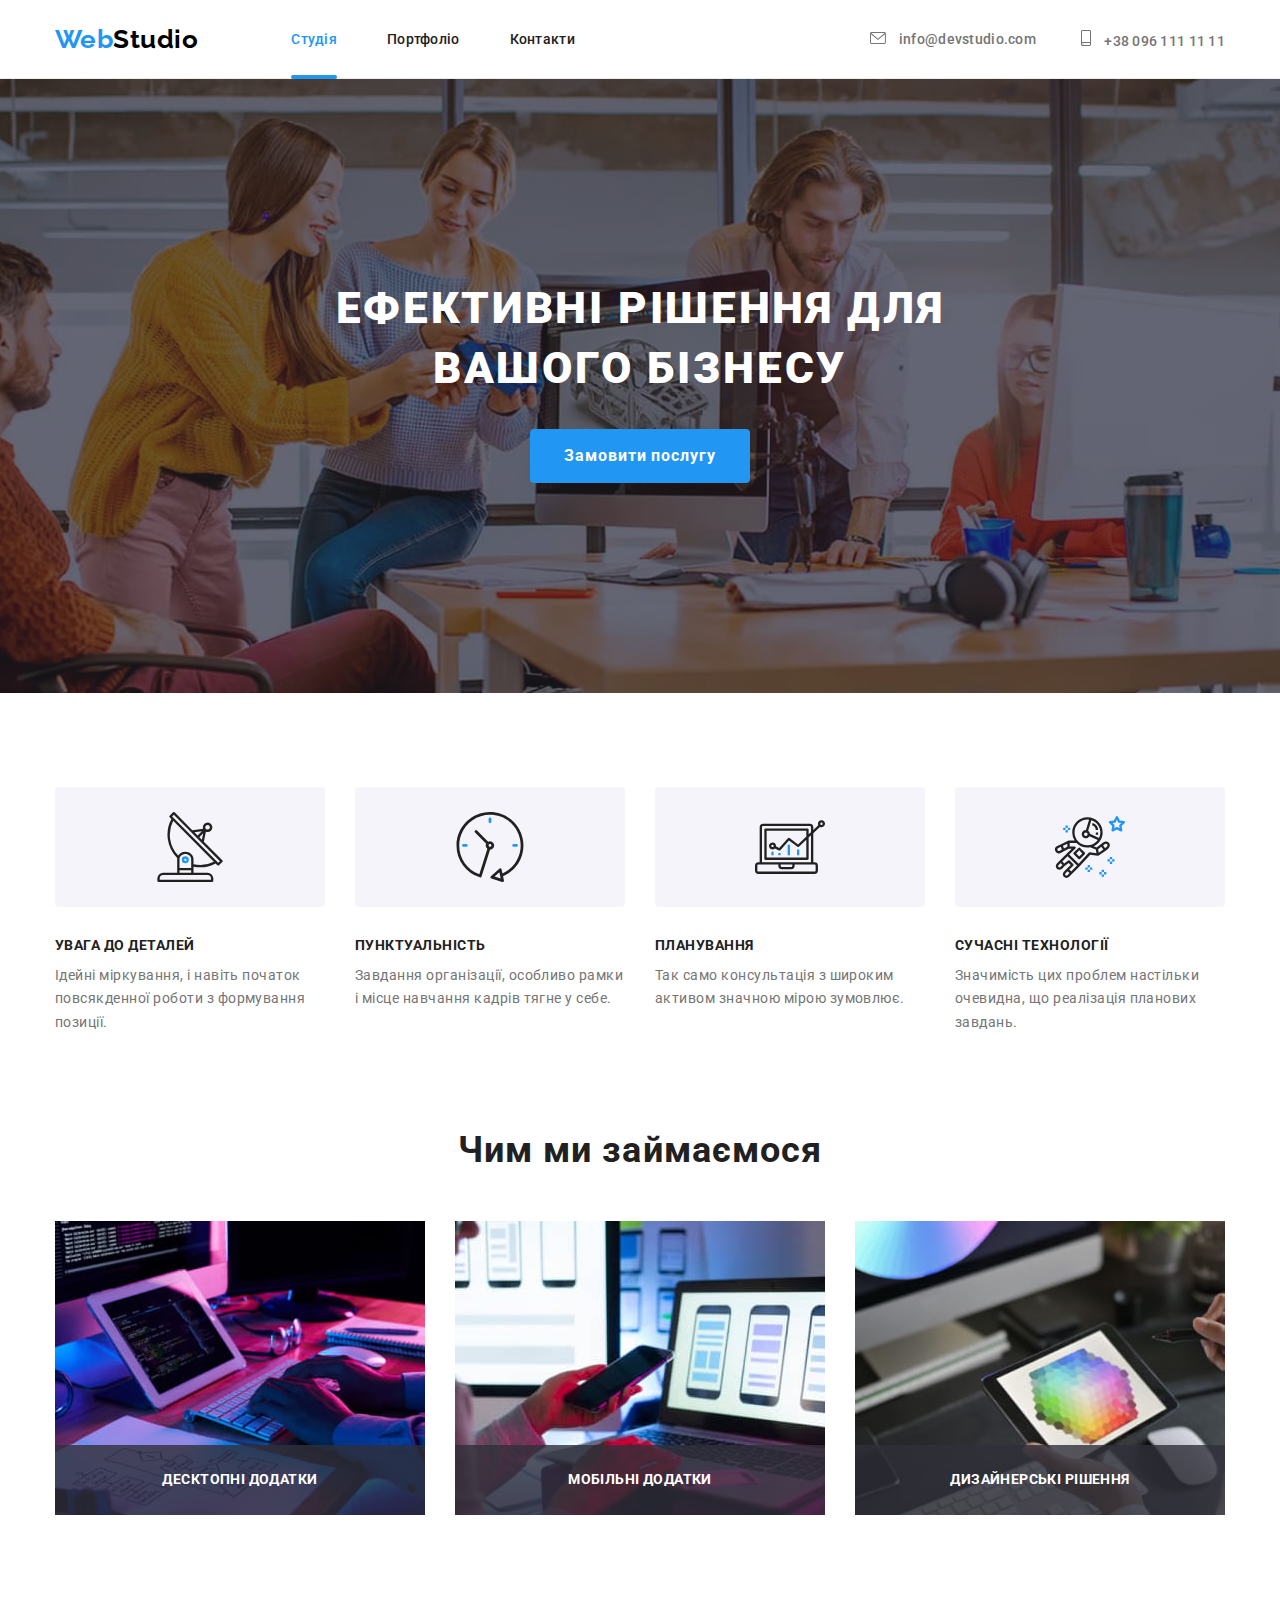
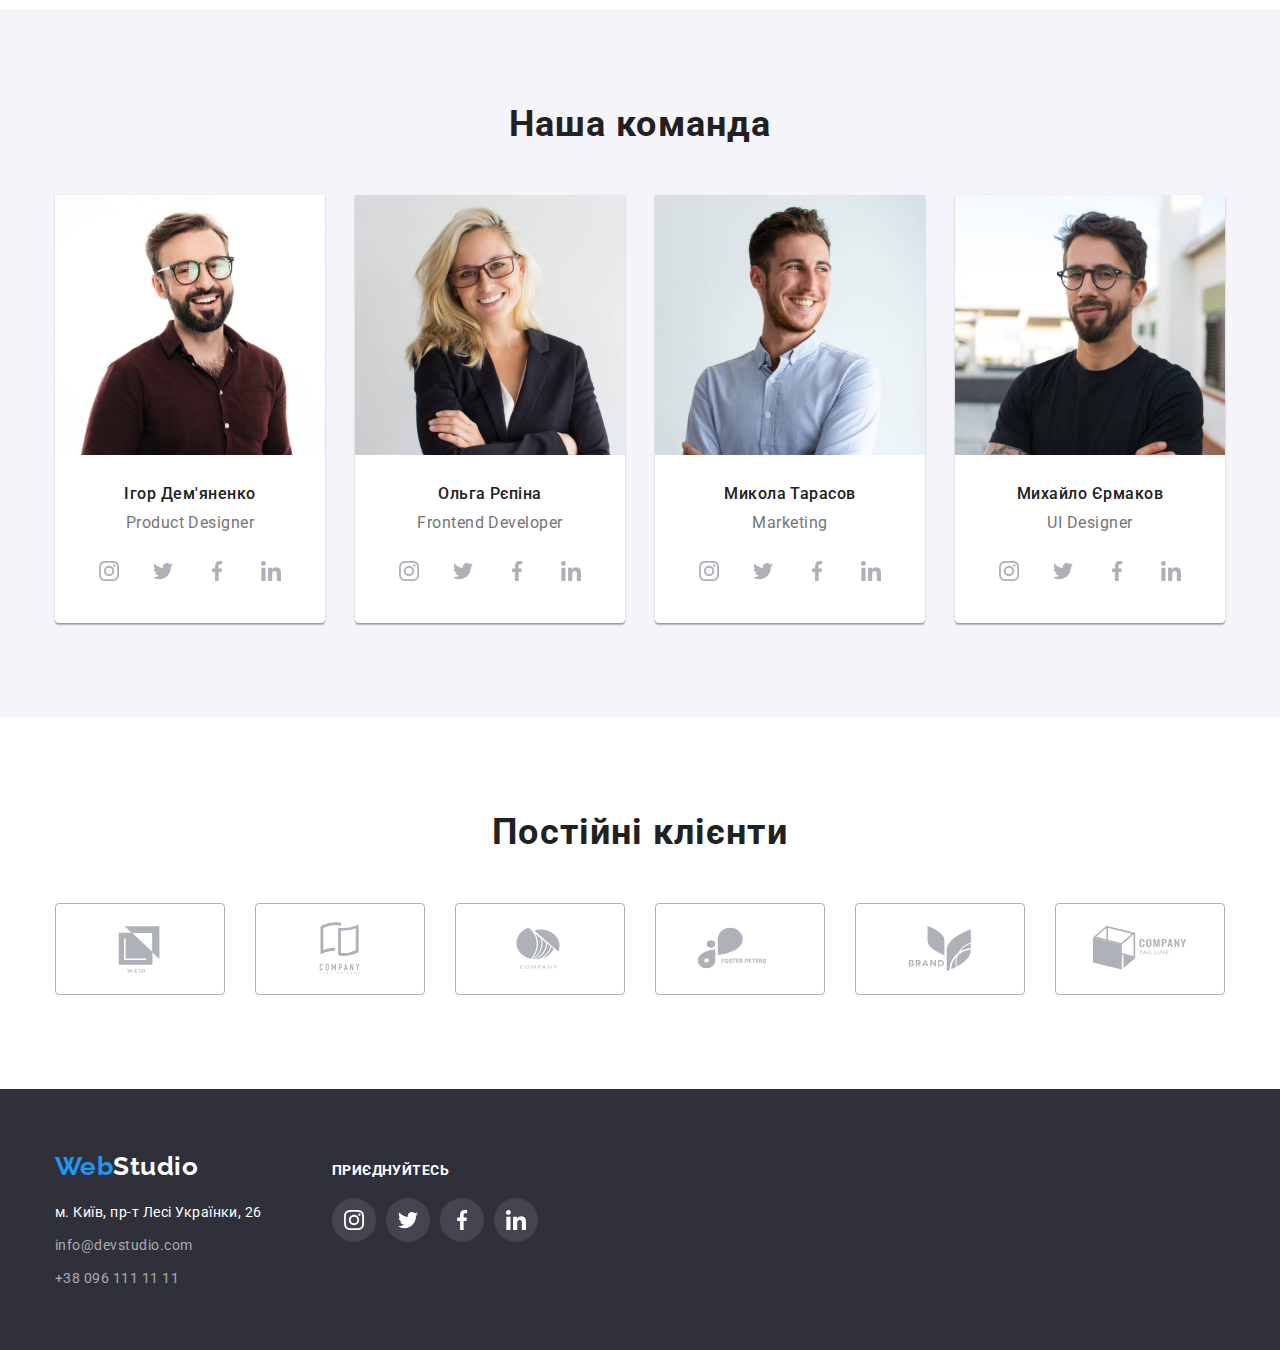
==== index.html @ 7a33e283 "start hw6" ====
<!DOCTYPE html>
<html lang="uk">
<head>
    <meta charset="UTF-8">
    <meta http-equiv="X-UA-Compatible" content="IE=edge">
    <meta name="viewport" content="width=device-width, initial-scale=1.0">
    <title>Студія</title>
    <link rel="stylesheet" href="https://cdnjs.cloudflare.com/ajax/libs/modern-normalize/1.1.0/modern-normalize.min.css">
    <link rel="preconnect" href="https://fonts.googleapis.com">
    <link rel="preconnect" href="https://fonts.gstatic.com" crossorigin>
    <link href="https://fonts.googleapis.com/css2?family=Raleway:wght@700&family=Roboto:wght@400;500;700;900&display=swap"
        rel="stylesheet">
    <link rel="stylesheet" href="./styles.css">
</head>
<body>
    <header class="section-header">
<div class="container">
            <nav class="nav-container">
                <a href="./index.html" class="logo"><span class="logo-1half">Web</span><span class="logo-2half">Studio</span></a>
                <ul class="nav-list">
                    <li>
                        <a href="./index.html" class="studio-link menu-link current">Студія</a>
                    </li>
                    <li>
                        <a href="./portfolio.html" class="portfolio-link menu-link">Портфоліо</a>
                    </li>
                    <li>
                        <a href="#" class="cotacts-link menu-link">Контакти</a>
                    </li>
                </ul>
            </nav>
            <ul class="header-contacts">
                <li class="header-contacts-item">
                    <a href="mailto:info@devstudio.com" class="header-mail">
                        <svg class="mail-icon" width="16px" height="12px">
                        <use href="./images/icons.svg#icon-envelope"></use>
                    </svg>
                    info@devstudio.com</a>
                </li>
                <li class="header-contacts-item">
                    <a href="tel:+380961111111" class="header-tel">
                        <svg class="tel-icon" width="10px" height="16px">
                            <use href="./images/icons.svg#icon-smartphone"></use>
                        </svg>
                        +38 096 111 11 11</a>
                </li>
            </ul>
</div>  
        </header>
    <main>
    <!-- Hero --> 
    <section class="hero">
        <div class="hero-content">
            <h1 class="hero-title">Ефективні рішення для вашого бізнесу</h1>
            <button type="button" class="hero-button" data-modal-open>Замовити послугу</button>
        </div>
    </section>
    <!--Переваги-->
        <section class="features">
<div class="container">
            <h2 class="features-title">Наші переваги</h2>
            <ul class="features-list">
                <li>
                  <div class="features-icon-box">
                    <svg class="features-icon" width="70px" height="70px">
                        <use href="./images/icons.svg#icon-antenna"></use>
                    </svg>
                    </div>
                    <h3 class="features-heading">Увага до деталей</h3>
                    <p class="features-text">Ідейні міркування, і навіть початок повсякденної роботи з формування позиції.</p>
                </li>
                <li>
                    <div class="features-icon-box">
                    <svg class="features-icon" width="70px" height="70px">
                        <use href="./images/icons.svg#icon-clock"></use>
                        </svg>
                        </div>
                    <h3 class="features-heading">Пунктуальність</h3>
                    <p class="features-text">Завдання організації, особливо рамки і місце навчання кадрів тягне у себе.</p>
                </li>
                <li>
                    <div class="features-icon-box">
                    <svg class="features-icon" width="70px" height="70px">
                        <use href="./images/icons.svg#icon-diagram"></use>
                    </svg>
                    </div>
                    <h3 class="features-heading">Планування</h3>
                    <p class="features-text">Так само консультація з широким активом значною мірою зумовлює.</p>
                </li>
                <li>
                    <div class="features-icon-box">
                    <svg class="features-icon" width="70px" height="70px">
                        <use href="./images/icons.svg#icon-astronaut"></use>
                    </svg>
                    </div>
                    <h3 class="features-heading">Сучасні технології</h3>
                    <p class="features-text">Значимість цих проблем настільки очевидна, що реалізація планових завдань.</p>
                </li>
            </ul>
</div>
        </section>
        <!--Що робимо-->
        <section class="working">
            <h2 class="working-title">Чим ми займаємося</h2>
            <ul class="working-list">
                <li class="working-item">
                    <a href="#"><img src="./images/hands-on-keyboard.jpg" alt="клавіатура, планшет, монітори на столі" width="370"
                                height="294" class="working-img">
                            </a><span class="working-text">Десктопні додатки</span>
                </li>
                <li class="working-item">
                    <a href="#"><img src="./images/smartphone.jpg" alt="телефон в руці, ноутбук, монітор на столі" width="370"
                                height="294" class="working-img">
                            </a><span class="working-text">Мобільні додатки</span>
                </li>
                <li class="working-item">
                    <a href="#"><img src="./images/tablet.jpg" alt="планшет та стилус в руці" width="370" height="294" class="working-img">
                    </a><span class="working-text">Дизайнерські рішення</span>
                </li>
            </ul>

        </section>
        <!--Команда-->
        <section class="command">
            <div class="container">
                <h2 class="command-title">Наша команда</h2>
                <ul class="command-list">
                    <li class="command-item">
                        <img src="./images/igor-demianenko.jpg" alt="Ігор Дем'яненко" width="270">
                        <div class="command-description">
                            <h3 class="command-list-name">Ігор Дем'яненко</h3>
                            <p class="command-prof" lang="en">Product Designer</p>
                              <ul class="social-links-list">
                                <li class="social-link-item">
                                    <a class="social-link" href="https://www.instagram.com/">
                                        <svg class="social-icon" width="20" height="20">
                                            <use href="./images/icons.svg#icon-instagram"></use>
                                        </svg>
                                    </a>
                                </li>
                                <li class="social-link-item">
                                    <a class="social-link" href="https://twitter.com/APUkraine">
                                        <svg class="social-icon" width="20" height="20">
                                            <use href="./images/icons.svg#icon-twitter"></use>
                                        </svg>
                                    </a>
                                </li>
                                <li class="social-link-item">
                                    <a class="social-link" href="https://www.facebook.com/pasha.savka.9">
                                        <svg class="social-icon" width="20" height="20">
                                            <use href="./images/icons.svg#icon-facebook"></use>
                                        </svg>
                                    </a>
                                </li>
                                <li class="social-link-item">
                                    <a class="social-link" href="https://www.linkedin.com/">
                                        <svg class="social-icon" width="20" height="20">
                                            <use href="./images/icons.svg#icon-linkedin"></use>
                                        </svg>
                                    </a>
                                </li>
                            </ul>
                        </div>
                    </li>
                    <li class="command-item">
                        <img src="./images/olga-repina.jpg" alt="Ольга Рєпіна" width="270">
                        <div class="command-description">
                            <h3 class="command-list-name">Ольга Рєпіна</h3>
                            <p class="command-prof" lang="en">Frontend Developer</p>
                            <ul class="social-links-list">
                                <li class="social-link-item">
                                    <a class="social-link" href="https://www.instagram.com/polyakovamusic/">
                                        <svg class="social-icon" width="20" height="20">
                                            <use href="./images/icons.svg#icon-instagram"></use>
                                        </svg>
                                    </a>
                                </li>
                                <li class="social-link-item">
                                    <a class="social-link" href="https://twitter.com/polyakovamusic">
                                        <svg class="social-icon" width="20" height="20">
                                            <use href="./images/icons.svg#icon-twitter"></use>
                                        </svg>
                                    </a>
                                </li>
                                <li class="social-link-item">
                                    <a class="social-link" href="https://www.facebook.com/polyakovamusic/">
                                        <svg class="social-icon" width="20" height="20">
                                            <use href="./images/icons.svg#icon-facebook"></use>
                                        </svg>
                                    </a>
                                </li>
                                <li class="social-link-item">
                                    <a class="social-link" href="https://ua.linkedin.com/in/valentina-donchenko">
                                        <svg class="social-icon" width="20" height="20">
                                            <use href="./images/icons.svg#icon-linkedin"></use>
                                        </svg>
                                    </a>
                                </li>
                            </ul>
                        </div>
                    </li>
                    <li class="command-item">
                        <img src="./images/mykola-tarasov.jpg" alt="Микола Тарасов" width="270">
                        <div class="command-description">
                            <h3 class="command-list-name">Микола Тарасов</h3>
                            <p class="command-prof" lang="en">Marketing</p>
                            <ul class="social-links-list">
                                <li class="social-link-item">
                                    <a class="social-link" href="https://www.instagram.com/valeriyzaluzhniy/">
                                        <svg class="social-icon" width="20" height="20">
                                            <use href="./images/icons.svg#icon-instagram"></use>
                                        </svg>
                                    </a>
                                </li>
                                <li class="social-link-item">
                                    <a class="social-link" href="https://twitter.com/APUkraine">
                                        <svg class="social-icon" width="20" height="20">
                                            <use href="./images/icons.svg#icon-twitter"></use>
                                        </svg>
                                    </a>
                                </li>
                                <li class="social-link-item">
                                    <a class="social-link" href="https://www.facebook.com/pasha.savka.9">
                                        <svg class="social-icon" width="20" height="20">
                                            <use href="./images/icons.svg#icon-facebook"></use>
                                        </svg>
                                    </a>
                                </li>
                                <li class="social-link-item">
                                    <a class="social-link" href="https://www.linkedin.com/">
                                        <svg class="social-icon" width="20" height="20">
                                            <use href="./images/icons.svg#icon-linkedin"></use>
                                        </svg>
                                    </a>
                                </li>
                            </ul>
                        </div>
                    </li>
                    <li class="command-item">
                        <img src="./images/mykhailo-iermakov.jpg" alt="Михайло Єрмаков" width="270">
                        <div class="command-description">
                            <h3 class="command-list-name">Михайло Єрмаков</h3>
                            <p class="command-prof" lang="en">UI Designer</p>
                            <ul class="social-links-list">
                                <li class="social-link-item">
                                    <a class="social-link" href="https://www.instagram.com/siriy_ua/">
                                        <svg class="social-icon" width="20" height="20">
                                            <use href="./images/icons.svg#icon-instagram"></use>
                                        </svg>
                                    </a>
                                </li>
                                <li class="social-link-item">
                                    <a class="social-link" href="https://twitter.com/APUkraine">
                                        <svg class="social-icon" width="20" height="20">
                                            <use href="./images/icons.svg#icon-twitter"></use>
                                        </svg>
                                    </a>
                                </li>
                                <li class="social-link-item">
                                    <a class="social-link" href="https://www.facebook.com/pasha.savka.9">
                                        <svg class="social-icon"  width="20" height="20">
                                            <use href="./images/icons.svg#icon-facebook"></use>
                                        </svg>
                                    </a>
                                </li>
                                <li class="social-link-item">
                                    <a class="social-link" href="https://www.linkedin.com/">
                                        <svg class="social-icon" width="20" height="20">
                                            <use href="./images/icons.svg#icon-linkedin"></use>
                                        </svg>
                                    </a>
                                </li>
                            </ul>
                        </div>
                    </li>
                </ul>
            </div>
        </section>
        <!--Клієнти-->
        <section class="clients">
            <div class="container">
            <h1 class="clients-title">
                Постійні клієнти
            </h1>
            <ul class="clients-list">
                <li class="clients-list-item">
                    <a class="clients-link" href="">
                    <svg class="clients-list-logo" width="106" height="60">
                        <use href="./images/icons.svg#icon-logo1"></use>
                    </svg>
                    </a>
                </li>
                <li class="clients-list-item">
                    <a class="clients-link" href="">
                    <svg class="clients-list-logo" width="106" height="60">
                        <use href="./images/icons.svg#icon-logo2"></use>
                    </svg>
                    </a>
                </li>
                <li class="clients-list-item">
                    <a class="clients-link" href="">
                    <svg class="clients-list-logo" width="106" height="60">
                        <use href="./images/icons.svg#icon-logo3"></use>
                    </svg>
                    </a>
                </li>
                <li class="clients-list-item">
                    <a class="clients-link" href="">
                    <svg class="clients-list-logo" width="106" height="60">
                        <use href="./images/icons.svg#icon-logo4"></use>
                    </svg>
                    </a>
                </li>
                <li class="clients-list-item">
                    <a class="clients-link" href="">
                    <svg class="clients-list-logo" width="106" height="60">
                        <use href="./images/icons.svg#icon-logo5"></use>
                    </svg>
                    </a>
                </li>
                <li class="clients-list-item">
                    <a class="clients-link" href="">
                    <svg class="clients-list-logo" width="106" height="60">
                        <use href="./images/icons.svg#icon-logo6"></use>
                    </svg>
                    </a>
                </li>
            </ul>
            </div>
        </section>
    </main>
    <footer class="section-footer">
        <div class="container">
            <div class="footer-content">
                <a href="./index.html" class="logo"><span class="logo-1half">Web</span><span
                        class="logo-2half-2">Studio</span></a>
                <address>
                    <ul class="footer-contacts">
                        <li>
                            <a href="https://goo.gl/maps/hSNY3nVLKRhSjsEh8" class="address-title">м. Київ, пр-т Лесі
                                Українки, 26</a>
                        </li>
                        <li>
                            <a href="mailto:info@devstudio.com" class="mail">info@devstudio.com</a>
                        </li>
                        <li>
                            <a href="tel:+380961111111" class="tel">+38 096 111 11 11</a>
                        </li>
                    </ul>
                </address>
            </div>
            <div class="join-social">
                <span class="join">Приєднуйтесь</span>
                <ul class="social-links-list">
                    <li class="social-link-item">
                        <a class="social-link" href="https://www.instagram.com/siriy_ua/">
                            <svg class="social-icon" width="20" height="20">
                                <use href="./images/icons.svg#icon-instagram"></use>
                            </svg>
                        </a>
                    </li>
                    <li class="social-link-item">
                        <a class="social-link" href="https://twitter.com/APUkraine">
                            <svg class="social-icon" width="20" height="20">
                                <use href="./images/icons.svg#icon-twitter"></use>
                            </svg>
                        </a>
                    </li>
                    <li class="social-link-item">
                        <a class="social-link" href="https://www.facebook.com/pasha.savka.9">
                            <svg class="social-icon" width="20" height="20">
                                <use href="./images/icons.svg#icon-facebook"></use>
                            </svg>
                        </a>
                    </li>
                    <li class="social-link-item">
                        <a class="social-link" href="https://www.linkedin.com/">
                            <svg class="social-icon" width="20" height="20">
                                <use href="./images/icons.svg#icon-linkedin"></use>
                            </svg>
                        </a>
                    </li>
                </ul>
            </div>
        </div>
    </footer>
    <div class="backdrop is-hidden" data-modal>
        <div class="modal">
            <a href="#" data-modal-close>
            <svg class="icon-close" width="20" height="20">
                <use href="./images/icons.svg#icon-close-18"></use>
            </svg>
            </a>
        </div>
    </div>
<script src="./js/modal.js"></script>
</body>
</html>
---- styles.css ----
:root {
    --main-color: #fff;
    --accent-color: #2196f3;
    --accent-color-opacity: rgba(33, 150, 243, 0.9);
    --paragraf-color: #757575;
    --headline-color: #212121;
    --footer-contacts-color: rgba(255, 255, 255, 0.6);
    --section-command-color: #f5f4fa;
    --footer-color: #2f303a;
    --logo2half-color: #000000;
    --portfolio-border-color: #eeeeee;
    --header-border-color: #ececec;
    --icons-color: #afb1b8;
    --icons-footer-around-color: rgba(255, 255, 255, 0.1);
    --cubic: cubic-bezier(0.4, 0, 0.2, 1);
    --trans-duration: 250ms;
    --backdrop-color: rgba(0, 0, 0, 0.5);
}

body {
    color: var(--headline-color);
    background-color: var(--main-color);
    font-family: 'Roboto', sans-serif;
    letter-spacing: 0.03em;
    margin: auto;
}

.logo {
    text-decoration: none;
    font-family: 'Raleway', sans-serif;
    font-weight: 700;
    font-size: 26px;
    line-height: 1.17;
    }

.logo-1half {
    color: var(--accent-color);
}

.logo-2half {
    color: var(--logo2half-color);
}
.logo-2half-2,
.address-title {
    color: var(--main-color);
}
.nav-list,
.header-contacts,
.footer-contacts,
.features-list,
.working-list,
.command-list,
.button-list,
.project-list {
    list-style-type: none;
}

.nav-list,
.header-contacts {
    font-weight: 500;
    font-size: 14px;
    line-height: 1.17;
    letter-spacing: 0.02em;
}
.header-tel:hover,
.header-mail:hover,
.header-mail:hover .mail-icon,
.header-tel:hover .tel-icon,
.mail:hover,
.tel:hover,
.studio-link:hover,
.portfolio-link:hover,
.cotacts-link:hover,
.address-title:hover {
    color: var(--accent-color);
    fill: var(--accent-color);
}
.header-tel:focus,
.header-mail:focus,
.header-mail:focus .mail-icon,
.header-tel:focus .tel-icon,
.mail:focus,
.tel:focus,
.studio-link:focus,
.portfolio-link:focus,
.cotacts-link:focus,
.address-title:focus {
    color: var(--accent-color);
    fill: var(--accent-color);
}

.studio-link,
.portfolio-link,
.cotacts-link {
    color: inherit;
}

.header-tel,
.header-mail {
    color: var(--paragraf-color);
}

.tel,
.mail {
    color: var(--footer-contacts-color);
}
.header-tel,
.header-mail,
.tel,
.mail,
.address-title,
.studio-link,
.portfolio-link,
.cotacts-link {
    text-decoration: none;
}

.hero {
    background-color: var(--footer-color);
}

.hero-title {
    color: var(--main-color);
    font-weight: 900;
    font-size: 44px;
    line-height: 1.36;
    text-align: center;
    letter-spacing: 0.06em;
    text-transform: uppercase;
}

.hero-button {
    color: var(--main-color);
    background: var(--accent-color);
    cursor: pointer;
    font-weight: 700;
    font-size: 16px;
    line-height: 1.88;
    font-family: inherit;
    letter-spacing: 0.06em;
    border-color: transparent;

}

.hero-button:hover,
.hero-button:focus {
    color: var(--main-color);
    background: var(--accent-color);
}

.features-title {
    display: none;
}

.features-heading {
    text-transform: uppercase;
    font-size: 14px;
    line-height: 1.17;
}

.features-text {
    font-size: 14px;
    line-height: 1.7;
    color: var(--paragraf-color);
}

.working-title,
.command-title {
    font-size: 36px;
    line-height: 1.17;
    text-align: center;
    letter-spacing: 0.03em;
}

.command {
    background-color: var(--section-command-color);
}

.command-list-name {
    font-weight: 500;
    font-size: 16px;
    line-height: 1.17;
}

.command-prof {
    font-size: 16px;
    line-height: 1.17;
    color: var(--paragraf-color);
}

.footer-contacts {
    font-size: 14px;
    line-height: 1.7;
    font-style: normal;
}

.button-list-item {
    color: var(--headline-color);
    background: var(--section-command-color);
    cursor: pointer;
    font-weight: 500;
    font-size: 16px;
    line-height: 1.63;
    font-family: inherit;
}

.button-list-item:hover,
.button-list-item:focus {
    color: var(--main-color);
    background: var(--accent-color);
}

.projects-headline {
    display: none;
}

.project-list-title {
    font-weight: 700;
    font-size: 18px;
    line-height: 2;
    letter-spacing: 0.06em; 
}

.project-list-group {
    font-size: 16px;
    line-height: 1.88;
    color: var(--paragraf-color);
}
/* Домашшнє завдання 3*/

.container {
    display: flex;
    padding: 0 15px;
    width: 1200px;
    margin-left: auto;
    margin-right: auto;
    align-content: center;
}
/*Header*/
.section-header {
    border-bottom: 1px solid var(--header-border-color);
    padding-top: 24px;
    padding-bottom: 24px;
}
.nav-container {
    display: flex;
    align-items: center;
}

.header-contacts {
    display: flex;
    margin: 0 0 0 auto;
    padding-left: 0;
    gap: 45px;
    align-items: center;
}
.nav-list {
    display: flex;
    margin: 0 0 0 93px;
    padding-left: 0;
    gap: 50px;
}
.logo {
    display: block;
    padding-bottom: 0;
    align-content: center;
    padding: 0;
    
}
.tel {
    white-space: nowrap;
}

   /* Hero */
.hero {
    align-content: center;
    padding-top: 200px;
    padding-bottom: 210px;
    margin: 0 auto;
    }
.hero-title {
    width: 700px;
    margin: 0 auto 30px auto;
}
.hero-button {
    display: block;
    margin-left: auto;
    margin-right: auto;
    padding: 10px 32px;
    border-radius: 4px;
}
   /* Features*/
    .features {
        padding-top: 94px;
    }
    .features-list {
        display: flex;
        margin: 0;
        padding-left: 0;
        gap: 30px;
    }
    .features-list li {
        width: calc((100%-30px*3)/4)
    }
    .features-heading {
        margin: 0 0 10px 0;
    }
    .features-text {
        margin: 0;
    }

    /*Working*/
    .working-title {
        margin: 0 0 50px 0;
    }
    
    .working {
        padding: 94px 15px;
        margin-left: auto;
        margin-right: auto;
        align-content: center;
    }
    
    .working-list {
        display: flex;
        box-sizing: border-box;
        justify-content: center;
        padding: 0;
        margin: 0;
        gap: 30px;
    }

    /*Command*/
    .command .container {
        flex-direction: column;
    }
    .command-list {
        padding: 0;
        margin: 0;
        display: flex;
        gap: 30px;
        justify-content: center;
    }
    .command-title {
        margin: 0 0 50px 0;
    }
    .command-item {
        text-align: center;
        background-color: var(--main-color);
    }
    .command {
        padding: 94px 0;
    }
    .command-item img {
        display: block;
    }
    .command-list-name {
        margin: 0 0 10px 0;
    }   
    .command-prof {
        margin: 0;
    }
    .command-description {
        padding: 30px 0; 
    }
    
    /*footer*/
        .section-footer {
        background-color: var(--footer-color);
        margin: auto;
        padding: 60px 0;
     }
    .footer-contacts {
        padding: 0;
        margin: 0;
    }
       .footer-contacts li:not(:last-child) {
        margin-bottom: 9px;
    }
    .section-footer .logo {
        margin-bottom: 20px;
    }
        
    /*Portfolio*/
    .projects {
        padding-top: 94px;
        padding-bottom: 94px;
    }
    .button-list {
        display: flex;
        margin: 0 auto 50px auto;
        gap: 8px;
        padding-left: 0;
    }
    .button-list-item {
        padding: 6px 22px;
        border-radius: 4px;
        border-color: transparent;
    }   
    .button-list-item:first-of-type {
        padding: 6px 25px;
    }
    
    .project-list {
        display: flex;
        flex-wrap: wrap;
        padding: 0;
        margin: 0;
        gap: 30px;
    }   
    .project-list-img {
        display: block;
    }
    .project-list-title {
        margin: 0;
        margin-bottom: 4px;
    }
    .project-list-group {
        margin: 0;
    }
    .project-description {
        padding: 20px 24px;
        border: 1px solid var(--portfolio-border-color);
    }

    /* Домашнє завдання 4*/
.hero {
    background-image: linear-gradient(to right, rgba(47, 48, 58, 0.4), rgba(47, 48, 58, 0.4)), url(./images/hero-img.jpg);
    background-position: center;
    background-repeat: no-repeat;
    background-size: cover;
}
.header-contacts-item {
    align-items: center;
    display: flex;
}
.mail-icon {
    fill: var(--paragraf-color);
    margin-right: 10px;
}
.tel-icon {
    margin-right: 10px;
    fill: var(--paragraf-color);
}
.features-icon-box {
    width: 270px;
    height: 120px;
    display: flex;
    justify-content: center;
    align-items: center;    
    margin-bottom: 30px;
    border-radius: 4px;
    background-color: var(--section-command-color);
}
.mail, .tel {
    display: flex;
    align-items: center;
}

    .social-links-list {
    display: flex;
    list-style-type: none;
    padding-left: 0;
    gap: 10px;
    justify-content: center;
    margin-top: 0;
    margin-bottom: 0;
}
.social-link {
    display: flex;
    width: 100%;
    height: 100%;
    border-radius: 50%;
    align-items: center;
    justify-content: center;
    color: var(--icons-color);
}
.social-icon {
    fill: currentColor;
}

.social-link-item {
    width: 44px;
    height: 44px;
}
.command-prof {
    margin-bottom: 16px;
}
.command-item {
    box-shadow: 0px 1px 3px rgba(0, 0, 0, 0.12), 0px 1px 1px rgba(0, 0, 0, 0.14), 0px 2px 1px rgba(0, 0, 0, 0.2);
    border-radius: 0px 0px 4px 4px;
}

.social-link:hover, 
.social-link:focus {
    color: var(--main-color);
    background-color: var(--accent-color);
}
.clients {
    padding-top: 94px;
    padding-bottom: 94px;
}
.clients .container {
    flex-direction: column;
}
.clients-title {
    margin: 0 0 50px 0;
    font-size: 36px;
    line-height: 1.17;
    text-align: center;
    letter-spacing: 0.03em;
}
.clients-list {
    display: flex;
    list-style-type: none;
    padding-left: 0;
    gap: 30px;
    margin: 0;
}
.clients-list-item {
    width: 170px;
    height: 92px;
}
.clients-list-logo {
    fill: var(--icons-color);
}
.clients-link {
    display: flex;
    width: 100%;
    height: 100%;
    justify-content: center;
    align-items: center;
    border: 1px solid var(--icons-color);
    border-radius: 4px;
}
.clients-link:hover,
.clients-link:focus {
    border: 1px solid var(--accent-color);
    border-radius: 4px;
}
.clients-link:hover .clients-list-logo,
.clients-link:focus .clients-list-logo {
    fill: var(--accent-color);
}
.section-footer {
    display: flex;
}
.join {
    display: inline-block;
    font-style: normal;
    font-weight: 700;
    font-size: 14px;
    line-height: 1.17;
    letter-spacing: 0.03em;
    text-transform: uppercase;
    color: var(--main-color);
    margin-bottom: 20px;
}
.section-footer .social-link,
.section-footer .social-link {
    color: var(--main-color);
    background-color: var(--icons-footer-around-color);
}
.section-footer .social-link:hover,
.section-footer .social-link:focus {
    background-color: var(--accent-color);
}
.section-footer .container {
    align-items: baseline;
}
.join-social {
    padding-top: 12px;
    margin-left: 70px;
    }
.project-list-item:hover,
.project-list-item:focus {
    box-shadow: 0px 1px 1px rgba(0, 0, 0, 0.12), 0px 4px 4px rgba(0, 0, 0, 0.06), 1px 4px 6px rgba(0, 0, 0, 0.16);
}

.project-list-link {
    text-decoration: none;
    color: inherit;
}
/* Домашнє завдання 5*/

.social-link,
.studio-link,
.portfolio-link,
.cotacts-link,
.mail,
.header-tel,
.header-mail,
.mail-icon,
.tel-icon,
.tel,
.address-title,
.clients-list-logo,
.clients-link,
.button-list-item,
.project-list-item,
.menu-link::after
 {
    transition-property: color, background-color, fill, box-shadow, border-color, opacity, visibility, transform;
    transition-duration: var(--trans-duration);
    transition-timing-function: var(--cubic);
    }
    .working-item {
        position: relative;
    }
    .working-img {       
        display: block;
    }
    .working-text {
        position: absolute;
        display: flex;
        left: 0;
        bottom: 0;
        background-color: rgba(47, 48, 58, 0.8);
        width: 100%;
        height: 70px;
        align-items: center;
        justify-content: center;
        text-transform: uppercase;
        font-style: normal;
        font-weight: 700;
        font-size: 14px;
        line-height: 1.14;
        letter-spacing: 0.03em;
        color: #FFFFFF;
      }
.menu-link {
    position: relative;
    display: block;
}
.menu-link::after {
    content: "";
    position: absolute;
    display: block;
    width: 100%;
    height: 4px;
    left: 0;
    bottom: -32px;
    border-radius: 2px;
    background-color: var(--accent-color);
    opacity: 0;
}
.menu-link.current::after {
    content: "";
    opacity: 1;
}
.menu-link.current {
    color: var(--accent-color);
}
.menu-link:hover::after,
.menu-link:focus::after {
opacity: 1;
}
.overlay-block {
    position: relative;
    overflow: hidden;
}
.overlay-text {
    position: absolute;
    display: flex;
    bottom: 0;
    width: 100%;
    height: 100%;
    padding: 24px;
    align-items: center;
    background-color: var(--accent-color-opacity);
    font-size: 18px;
    line-height: 1.56;
    color: var(--main-color);
    margin: 0;
    transform: translateY(100%);
    transition-property: transform;
    transition-duration: var(--trans-duration);
    transition-timing-function: var(--cubic);
}
.project-list-link:hover .overlay-text,
.project-list-link:focus .overlay-text {
    transform: translateY(0);
}
.backdrop {
    position: fixed;
    top: 0;
    left: 0;
    width: 100%;
    height: 100%;
    background-color: var(--backdrop-color);
    transition-property: opacity, visibility, transform;
    transition-duration: var(--trans-duration);
    transition-timing-function: var(--cubic);
}
.backdrop.is-hidden {
    opacity: 0;
    visibility: hidden;
    pointer-events: none;
 
}

.backdrop.is-hidden .modal {
    opacity: 0;
    visibility: hidden;
    pointer-events: none;
    transition-property: opacity, visibility, transform;
    transition-duration: var(--trans-duration);
    transition-timing-function: var(--cubic);
    transform: translate(-50%, -50%) scale(0.1);
}
.backdrop .modal {
    transition-property: opacity, visibility, transform;
    transition-duration: var(--trans-duration);
    transition-timing-function: var(--cubic);
    transform: translate(-50%, -50%) scale(1);
}
.modal {
    position: absolute;
    display: flex;
    top: 50%;
    left: 50%;
    transform: translate(-50%, -50%) scale(1);
    min-width: 528px;
    min-height: 581px;
    padding: 8px;
    background-color: var(--main-color);
    border-radius: 4px;
    box-shadow: 0px 1px 3px rgba(0, 0, 0, 0.12), 0px 1px 1px rgba(0, 0, 0, 0.14), 0px 2px 1px rgba(0, 0, 0, 0.2);
}
.icon-close {
    border: 1px solid rgba(0, 0, 0, 0.1);
    border-radius: 50%;
    position: absolute;
    top: 8px;
    right: 8px;
}
.button-list-item:hover,
.button-list-item:focus {
box-shadow: 0px 3px 1px rgba(0, 0, 0, 0.1),
0px 1px 2px rgba(0, 0, 0, 0.08),
0px 2px 2px rgba(0, 0, 0, 0.12);
}
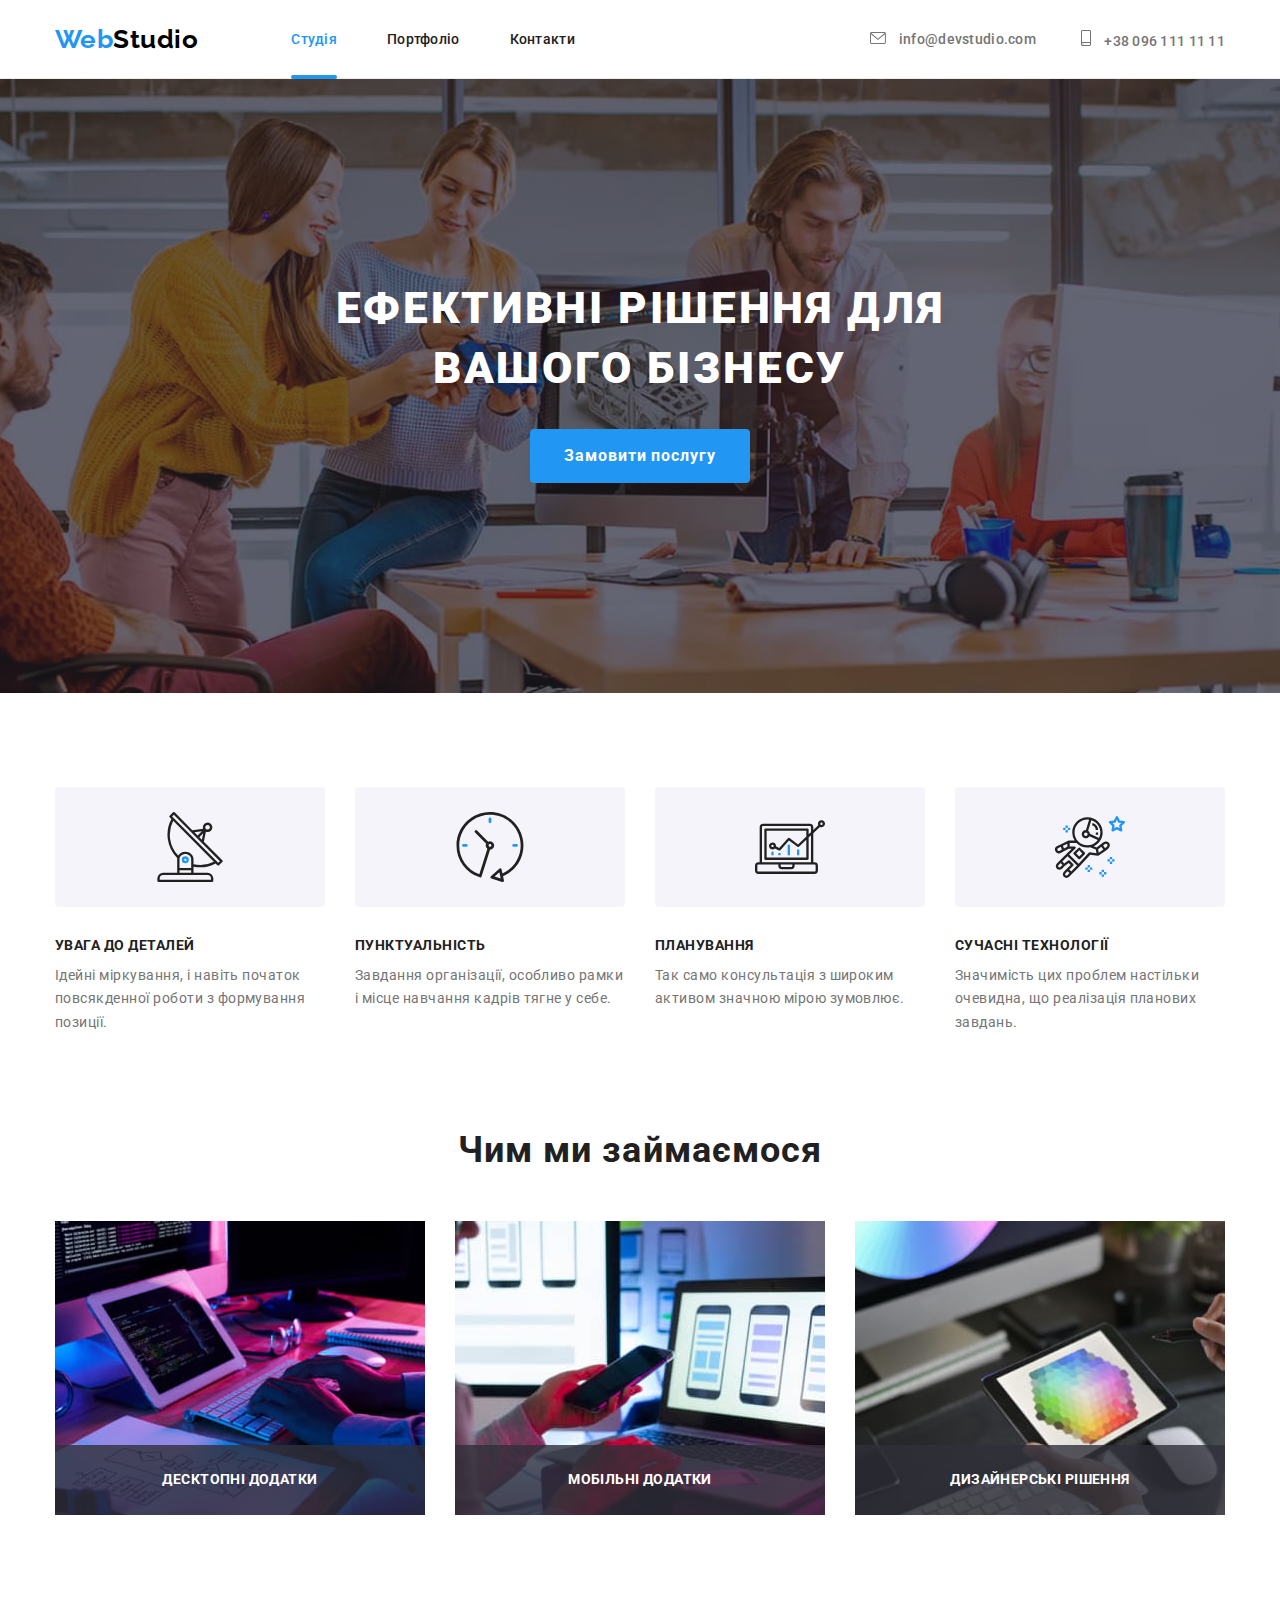
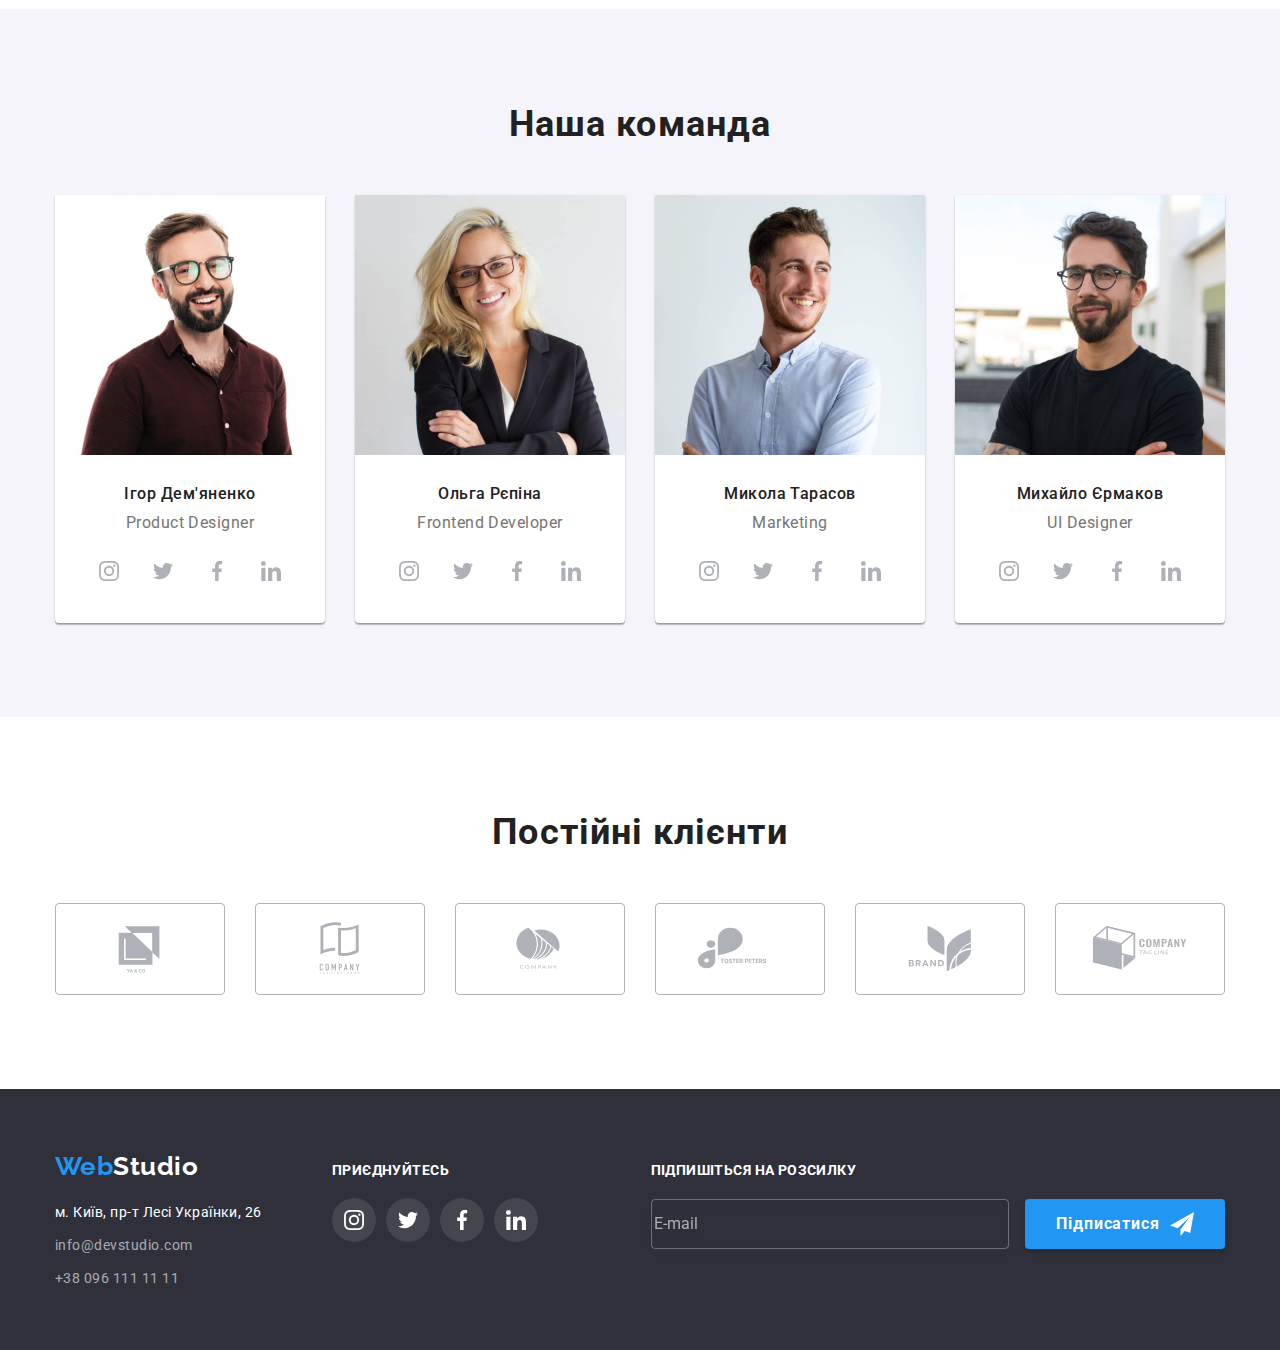
==== commit b460e808: "final hw6" ====
--- a/index.html
+++ b/index.html
@@ -382,15 +382,89 @@
                     </li>
                 </ul>
             </div>
+            <div class="footer-subscribe-wripper">
+                <label for="footer-email" class="subscribe-newsletter">Підпишіться на розсилку</label>
+                <div class="footer-form-wrapper">
+                    <input 
+                    type="email" 
+                    name="e-mail"
+                    id="footer-email"
+                    placeholder="E-mail"
+                    class="footer-email">
+                    <button type="submit" class="footer-submit-button">
+                        <div class="button-content">
+                            <span>Підписатися</span>
+                                  <svg class="icon-send" width="24" height="24">
+                            <use href="./images/icons.svg#icon-send"></use>
+                        </svg>
+                        </div>
+                    </button>
+                </div>
+            </div>
         </div>
     </footer>
     <div class="backdrop is-hidden" data-modal>
         <div class="modal">
-            <a href="#" data-modal-close>
-            <svg class="icon-close" width="20" height="20">
-                <use href="./images/icons.svg#icon-close-18"></use>
-            </svg>
-            </a>
+            <button class="modal-button-close" type="button" data-modal-close>
+                <svg class="icon-close" width="20" height="20">
+                    <use href="./images/icons.svg#icon-close-18">
+                    </use>
+                </svg>
+            </button>
+            <h1 class="modal-title">Залиште свої дані, ми вам передзвонимо</h1>
+            <form action="" class="modal-form">
+                <label for="user-name" class="form-label">Ім'я</label>
+                <div class="input-wrapper">
+                    <input 
+                type="text" 
+                name="name" 
+                id="user_name"
+                class="form-input">
+                    <svg class="input-icon" width="18" height="18">
+                        <use href="./images/icons.svg#icon-person"></use>
+                    </svg>
+                </div>
+                <label for="user-tel" class="form-label">Телефон</label>
+                <div class="input-wrapper">
+                    <input 
+                type="tel" 
+                name="telephone" 
+                id="user_tel"
+                class="form-input">
+                    <svg class="input-icon" width="18" height="18">
+                        <use href="./images/icons.svg#icon-phone"></use>
+                    </svg>
+                </div>
+                <label for="user-email" class="form-label">Пошта</label>
+                <div class="input-wrapper">
+                    <input 
+                type="email" 
+                name="e-mail"
+                id="user_email"
+                class="form-input">
+                    <svg class="input-icon" width="18" height="18">
+                        <use href="./images/icons.svg#icon-email"></use>
+                    </svg>
+                </div>
+                <label for="user-comment" class="form-label">Коментар</label>
+                <textarea 
+                name="comment" 
+                id="user_comment" 
+                placeholder="Введіть текст" 
+                class="input-comment"></textarea>
+                <div class="modal-terms">
+                    <input 
+                    type="checkbox"
+                    name="terms" 
+                    id="user_terms"
+                    class="modal-checkbox visually-hidden">
+                    <label for="user_terms" class="terms-label">
+                    Погоджуюся з розсилкою та приймаю
+                    <a href="">Умови договору</a>
+                    </label>
+                </div>
+                <button type="submit" class="modal-button">Відправити</button>
+            </form>
         </div>
     </div>
 <script src="./js/modal.js"></script>
--- a/styles.css
+++ b/styles.css
@@ -15,6 +15,11 @@
     --cubic: cubic-bezier(0.4, 0, 0.2, 1);
     --trans-duration: 250ms;
     --backdrop-color: rgba(0, 0, 0, 0.5);
+    --placeholder-color: rgba(117, 117, 117, 0.5);
+    --modal-border-color: rgba(33, 33, 33, 0.2);
+    --modal-button-hover: #188CE8;
+    --footer-border-color: rgba(255, 255, 255, 0.3);
+    --foter-shadow: rgba(0, 0, 0, 0.15);
 }
 
 body {
@@ -719,24 +724,241 @@
     display: flex;
     top: 50%;
     left: 50%;
-    transform: translate(-50%, -50%) scale(1);
     min-width: 528px;
     min-height: 581px;
-    padding: 8px;
+    padding: 40px;
     background-color: var(--main-color);
     border-radius: 4px;
     box-shadow: 0px 1px 3px rgba(0, 0, 0, 0.12), 0px 1px 1px rgba(0, 0, 0, 0.14), 0px 2px 1px rgba(0, 0, 0, 0.2);
-}
-.icon-close {
-    border: 1px solid rgba(0, 0, 0, 0.1);
+    flex-direction: column;
+}
+.modal-button-close {
+    display: flex;
+    justify-content: center;
+    align-items: center;
+    border: 1px solid var(--foter-shadow);
     border-radius: 50%;
     position: absolute;
     top: 8px;
     right: 8px;
+    padding: 0;
+    margin: 0;
+    background: none;
+
 }
 .button-list-item:hover,
 .button-list-item:focus {
 box-shadow: 0px 3px 1px rgba(0, 0, 0, 0.1),
 0px 1px 2px rgba(0, 0, 0, 0.08),
 0px 2px 2px rgba(0, 0, 0, 0.12);
+}
+
+/*Домашнє завдання 6*/
+.modal-button-close:hover,
+.modal-button-close:focus {
+    fill: var(--accent-color);
+    outline: none;
+}
+.modal-form {
+    display: flex;
+    flex-direction: column;
+}
+.modal-title {
+    font-style: normal;
+    font-weight: 700;
+    font-size: 20px;
+    line-height: 1.15;
+    text-align: center;
+    padding: 0;
+    margin: 0 0 12 0;
+}
+.form-label {
+    font-weight: 400;
+    font-size: 12px;
+    line-height: 1.17;
+    letter-spacing: 0.01em;
+    color: var(--paragraf-color);
+    margin-bottom: 4px;
+}
+.form-input {
+    height: 40px;
+    width: 100%;
+    border: 1px solid var(--modal-border-color);
+    border-radius: 4px;
+    padding-left: 40px;
+    outline: none;
+}
+.input-wrapper {
+    position: relative;
+    color: var(--headline-color);
+    margin-bottom: 10px;
+}
+.input-wrapper:hover,
+.input-wrapper:focus-within {
+    color: var(--accent-color);
+}
+.input-wrapper:hover .form-input,
+.input-wrapper:focus-within .form-input {
+    border: 1px solid var(--accent-color);
+}
+.input-icon {
+    position: absolute;
+    left: 12px;
+    top: 50%;
+    transform: translateY(-50%);
+    fill: currentColor;
+}
+.input-comment {
+    height: 120px;
+    resize: none;
+    width: 100%;
+    border: 1px solid var(--modal-border-color);
+    border-radius: 4px;
+    margin-bottom: 20px;
+    padding: 12px 16px;
+    outline: none;
+}  
+.input-comment:hover,
+.input-comment:focus {
+    border: 1px solid var(--accent-color);
+}
+.modal-checkbox {
+    margin-right: 8px;
+}
+
+.input-comment::placeholder {
+    display: flex;
+    font-weight: 400;
+    font-size: 12px;
+    line-height: 14px;
+    letter-spacing: 0.01em;
+    color: var(--placeholder-color);
+    
+}
+.modal-button {
+    background-color: var(--accent-color);
+    border: none;
+    box-shadow: 0px 4px 4px --foter-shadow;
+    border-radius: 4px;
+    width: 200px;
+    height: 50px;
+    color: var(--main-color);
+    align-self: center;
+    letter-spacing: 0.06em;
+    font-weight: 700;
+    font-size: 16px;
+    line-height: 1.88;
+    cursor: pointer;
+}
+.modal-button:hover,
+.modal-button:focus {
+    background-color: var(--modal-button-hover);
+}
+.modal-terms {
+    display: flex;
+    margin-bottom: 30px;
+}
+.subscribe-newsletter {
+    margin-bottom: 20px;
+    font-weight: 700;
+    font-size: 14px;
+    line-height: 1.14;
+    letter-spacing: 0.03em;
+    text-transform: uppercase;
+    color: var(--main-color);
+}
+.footer-subscribe-wripper {
+    display: flex;
+    flex-direction: column;
+    padding-top: 12px;
+    justify-content: flex-end;
+    margin-left: auto;
+}
+.footer-email {
+    width: 358px;
+    height: 50px;
+    margin-right: 12px;
+    background-color: inherit;
+    border: 1px solid var(--footer-border-color);
+    border-radius: 4px;
+    filter: drop-shadow(0px 4px 4px var(--foter-shadow));
+    color: var(--main-color);
+}
+.footer-email::placeholder {
+    font-weight: 400;
+    font-size: 16px;
+    line-height: 1.25;
+    display: flex;
+    align-items: center;
+    color: var(--footer-contacts-color);
+}
+.footer-submit-button {
+    width: 200px;
+    height: 50px;
+    padding: 0;
+    background-color: var(--accent-color);
+    box-shadow: 0px 4px 4px var(--foter-shadow);
+    border-radius: 4px;
+    border: none;
+    font-weight: 700;
+    font-size: 16px;
+    line-height: 1.88;
+    letter-spacing: 0.06em;
+    color: var(--main-color);
+
+}
+.icon-send {
+    margin-left: 10px;
+    fill: currentColor;
+}
+.visually-hidden {
+    position: absolute;
+    width: 1px;
+    height: 1px;
+    margin: -1px;
+    border: 0;
+    padding: 0;
+    white-space: nowrap;
+    clip-path: inset(100%);
+    clip: rect(0 0 0 0);
+    overflow: hidden;
+}
+.terms-label {
+    position: relative;
+    padding-left: 24px;
+}
+.terms-label::before {
+    content: "";
+    position: absolute;
+    width: 16px;
+    height: 15px;
+    top: 0;
+    left: 0;
+    border: 2px solid var(--headline-color);
+    border-radius: 2px;
+}
+.terms-label::after {
+    content: "";
+    position: absolute;
+    width: 16px;
+    height: 15px;
+    top: 0;
+    left: 0;
+    border: 2px solid var(--accent-color);
+    border-radius: 2px;
+    background-image: url(./images/Vector.svg);
+    background-size: contain;
+    background-repeat: no-repeat;
+    background-color: var(--accent-color);
+}
+.modal-checkbox:checked + .terms-label::after {
+    opacity: 0;
+}   
+.button-content {
+    display: flex;
+    align-items: center;
+    justify-content: center;
+}
+.button-span {
+    display: flex;
 }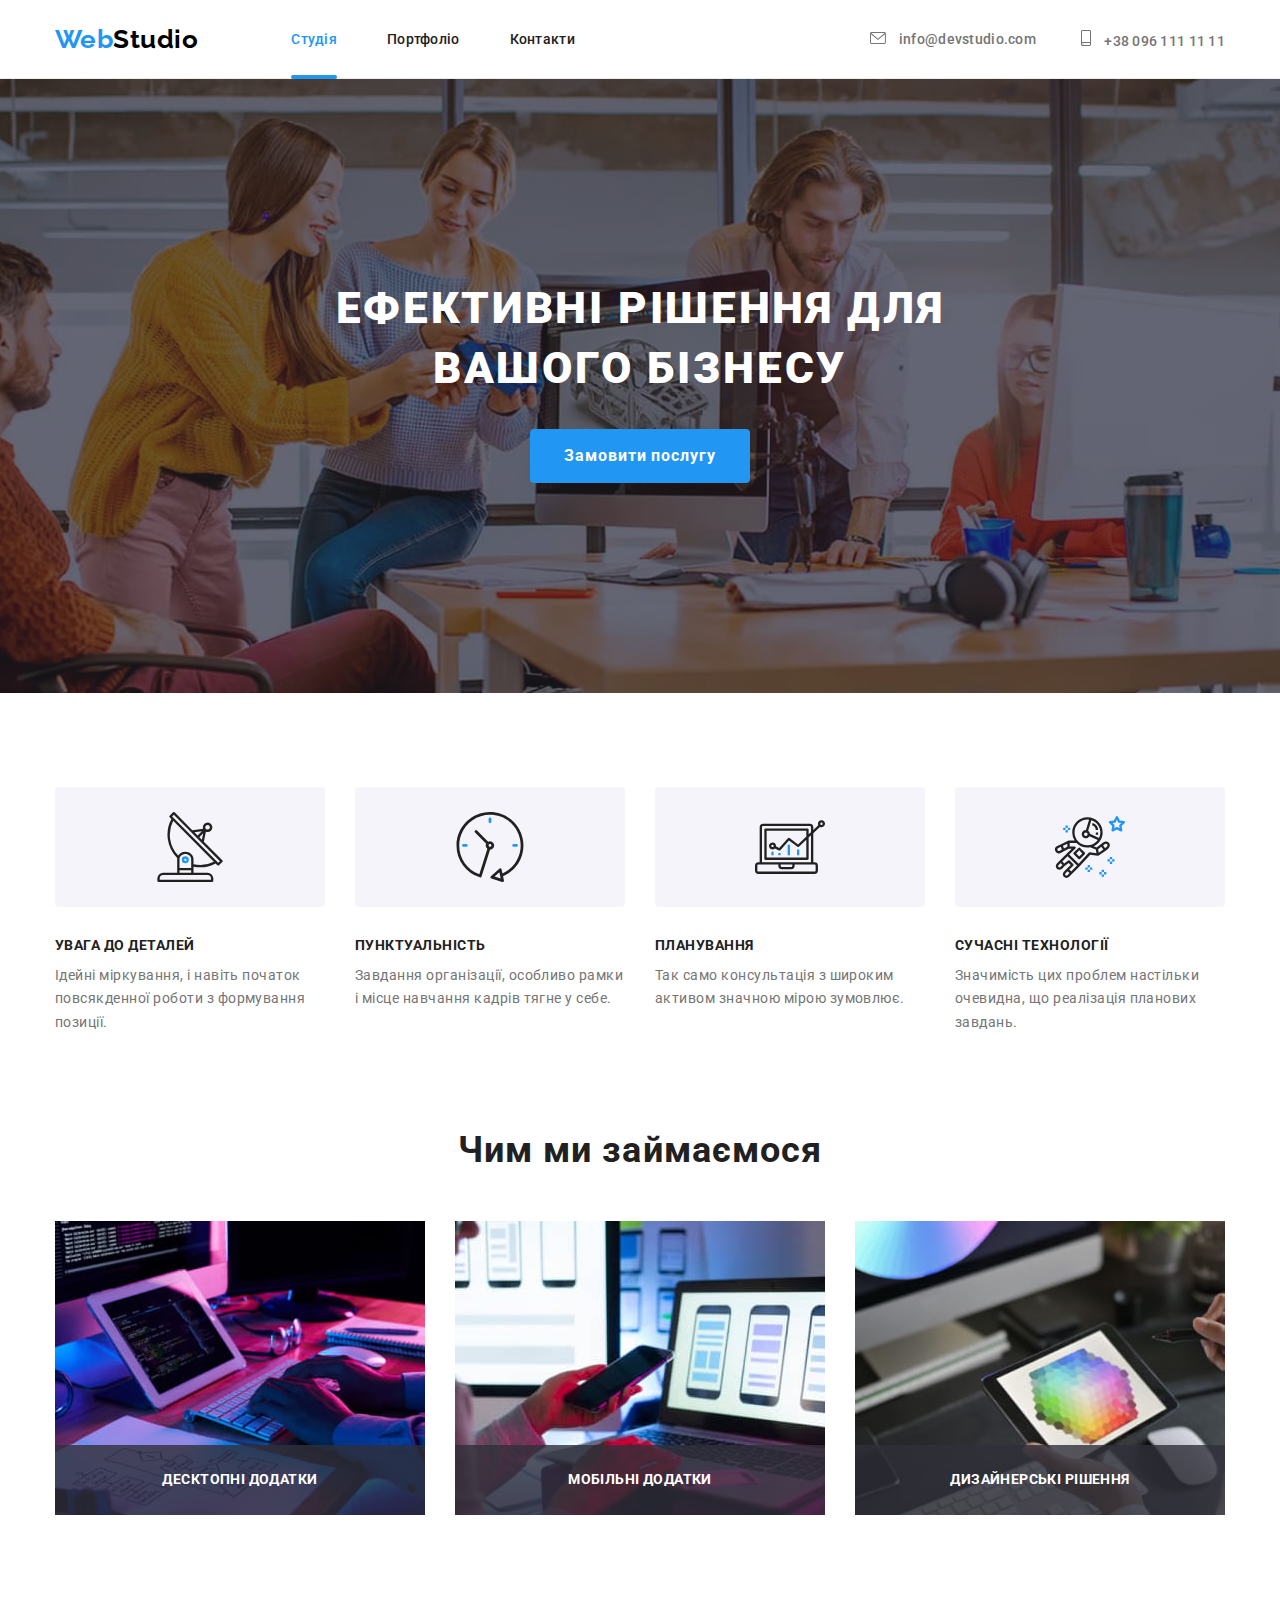
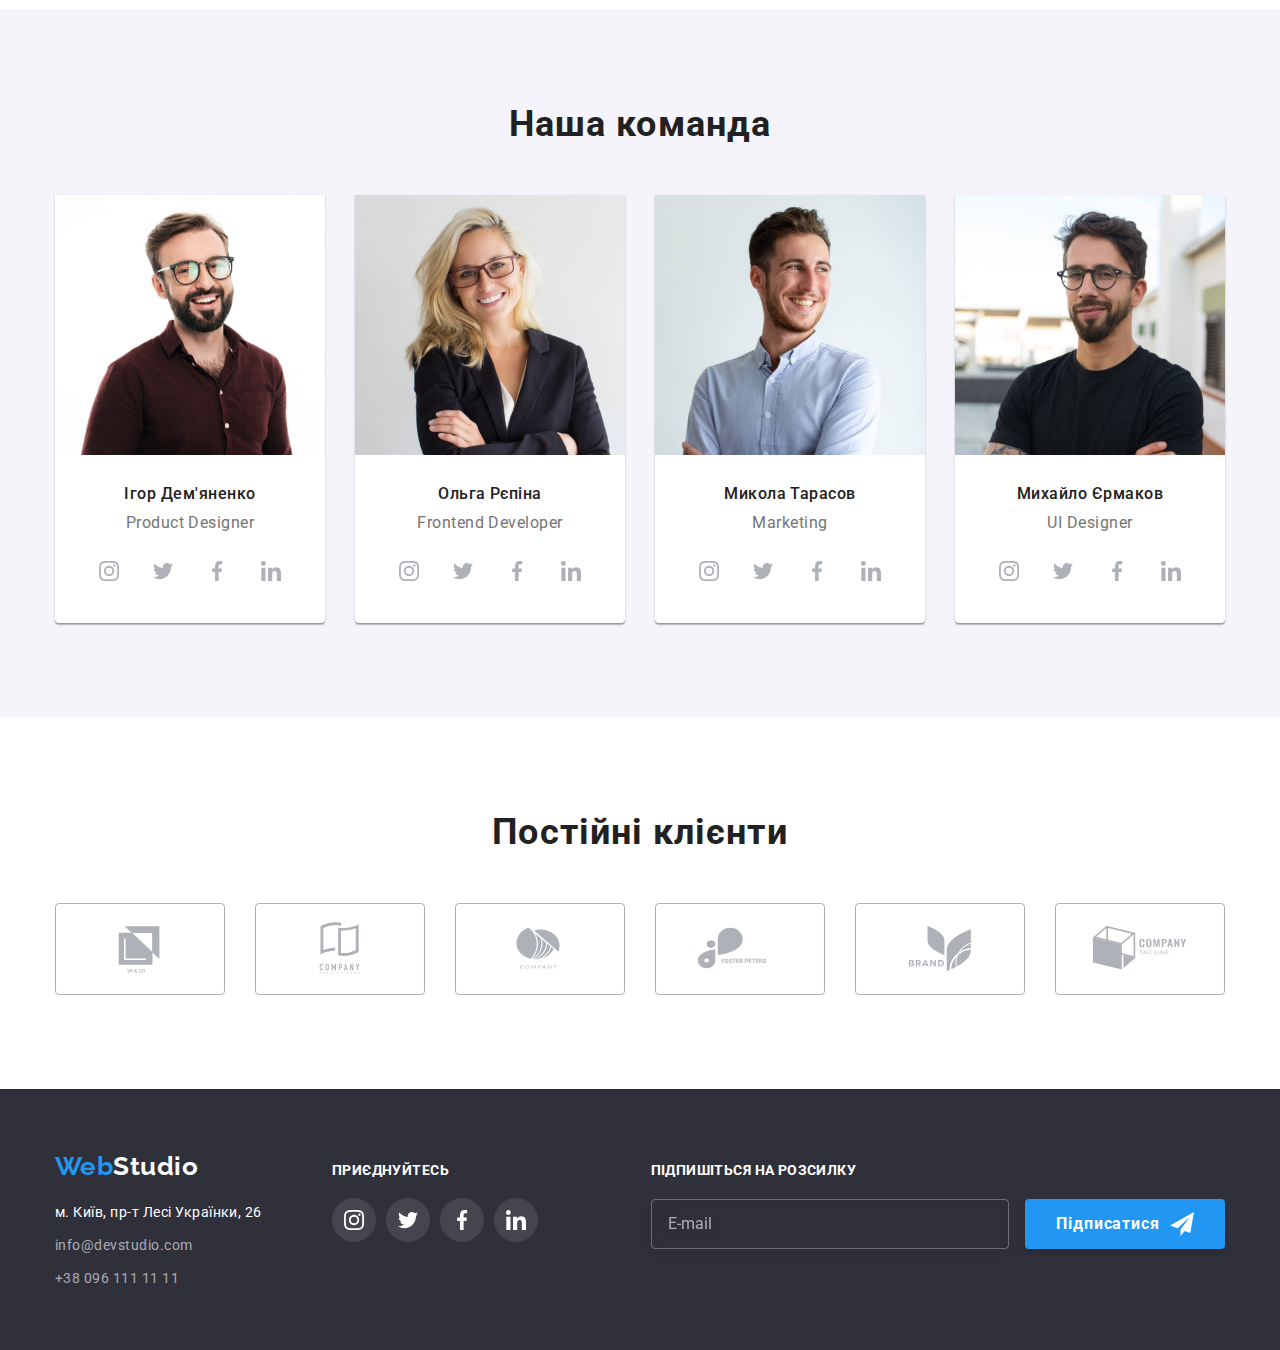
==== commit ae3c173b: "fix2" ====
--- a/index.html
+++ b/index.html
@@ -411,7 +411,7 @@
                     </use>
                 </svg>
             </button>
-            <h1 class="modal-title">Залиште свої дані, ми вам передзвонимо</h1>
+            <p class="modal-title">Залиште свої дані, ми вам передзвонимо</p>
             <form action="" class="modal-form">
                 <label for="user-name" class="form-label">Ім'я</label>
                 <div class="input-wrapper">
@@ -460,7 +460,7 @@
                     class="modal-checkbox visually-hidden">
                     <label for="user_terms" class="terms-label">
                     Погоджуюся з розсилкою та приймаю
-                    <a href="">Умови договору</a>
+                    <a href="" class="terms-link">Умови договору</a>
                     </label>
                 </div>
                 <button type="submit" class="modal-button">Відправити</button>
--- a/styles.css
+++ b/styles.css
@@ -734,6 +734,8 @@
 }
 .modal-button-close {
     display: flex;
+    width: 30px;
+    height: 30px;
     justify-content: center;
     align-items: center;
     border: 1px solid var(--foter-shadow);
@@ -744,6 +746,7 @@
     padding: 0;
     margin: 0;
     background: none;
+    cursor: pointer;
 
 }
 .button-list-item:hover,
@@ -757,7 +760,6 @@
 .modal-button-close:hover,
 .modal-button-close:focus {
     fill: var(--accent-color);
-    outline: none;
 }
 .modal-form {
     display: flex;
@@ -770,7 +772,7 @@
     line-height: 1.15;
     text-align: center;
     padding: 0;
-    margin: 0 0 12 0;
+    margin: 0 0 12px 0;
 }
 .form-label {
     font-weight: 400;
@@ -786,7 +788,6 @@
     border: 1px solid var(--modal-border-color);
     border-radius: 4px;
     padding-left: 40px;
-    outline: none;
 }
 .input-wrapper {
     position: relative;
@@ -816,16 +817,11 @@
     border-radius: 4px;
     margin-bottom: 20px;
     padding: 12px 16px;
-    outline: none;
 }  
 .input-comment:hover,
 .input-comment:focus {
     border: 1px solid var(--accent-color);
 }
-.modal-checkbox {
-    margin-right: 8px;
-}
-
 .input-comment::placeholder {
     display: flex;
     font-weight: 400;
@@ -833,7 +829,12 @@
     line-height: 14px;
     letter-spacing: 0.01em;
     color: var(--placeholder-color);
-    
+}
+.modal-terms {
+    display: flex;
+    margin-bottom: 30px;
+    margin-left: 12px;
+    align-items: center;
 }
 .modal-button {
     background-color: var(--accent-color);
@@ -854,10 +855,6 @@
 .modal-button:focus {
     background-color: var(--modal-button-hover);
 }
-.modal-terms {
-    display: flex;
-    margin-bottom: 30px;
-}
 .subscribe-newsletter {
     margin-bottom: 20px;
     font-weight: 700;
@@ -878,6 +875,7 @@
     width: 358px;
     height: 50px;
     margin-right: 12px;
+    padding-left: 16px;
     background-color: inherit;
     border: 1px solid var(--footer-border-color);
     border-radius: 4px;
@@ -925,15 +923,22 @@
 }
 .terms-label {
     position: relative;
-    padding-left: 24px;
+    padding-left: 23px;
+    font-size: 14px;
+    line-height: 1.7;
+    color: var(--paragraf-color);
+}
+.terms-link {
+    color: var(--accent-color);
 }
 .terms-label::before {
     content: "";
     position: absolute;
     width: 16px;
     height: 15px;
-    top: 0;
-    left: 0;
+    top:50%;
+    transform: translateY(-50%);
+    left: 0;    
     border: 2px solid var(--headline-color);
     border-radius: 2px;
 }
@@ -942,7 +947,8 @@
     position: absolute;
     width: 16px;
     height: 15px;
-    top: 0;
+    top: 50%;
+    transform: translateY(-50%);
     left: 0;
     border: 2px solid var(--accent-color);
     border-radius: 2px;
@@ -950,9 +956,10 @@
     background-size: contain;
     background-repeat: no-repeat;
     background-color: var(--accent-color);
+    opacity: 0;
 }
 .modal-checkbox:checked + .terms-label::after {
-    opacity: 0;
+    opacity: 1;
 }   
 .button-content {
     display: flex;
